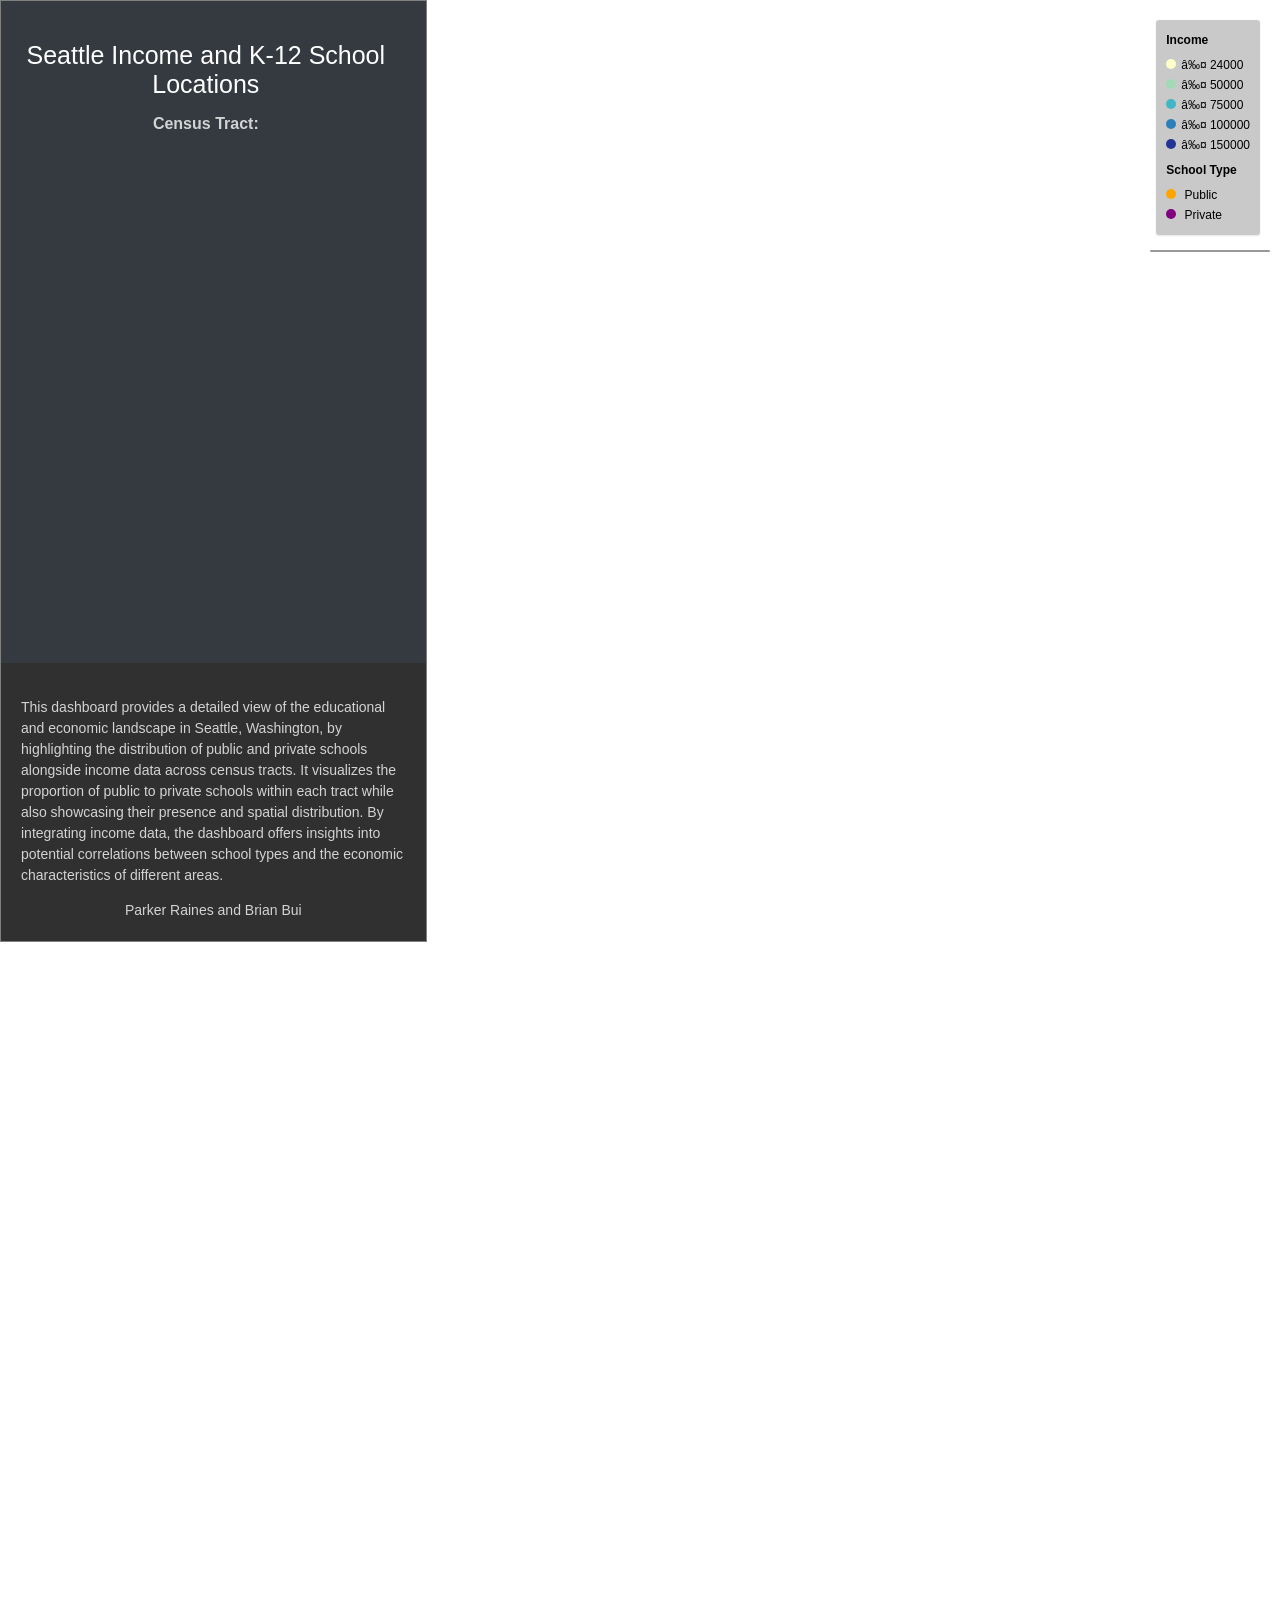
==== index.html @ bb298404 "Update and rename finalproj.html to index.html" ====
<!doctype html>
<html lang="en">
<head>
  <meta name="viewport" content="width=device-width, initial-scale=1.0">
  <link href="https://api.mapbox.com/mapbox-gl-js/v3.7.0/mapbox-gl.css" rel="stylesheet">
  <script src="https://api.mapbox.com/mapbox-gl-js/v3.7.0/mapbox-gl.js"></script>
  <script src="http://d3js.org/d3.v5.min.js" charset="utf-8"></script>
  <link rel="stylesheet" href="Dashboard.css">
</head>
<body>

  <!-- sidebar -->
  <div id="info">
   <div id="title">
    Seattle Income and K-12 School Locations
   </div>
    <div id="count" class="card">
     <h3 id="desc"> Census Tract:</h3>
     <h3 id="county-count"> </h3>
    </div>
    <div id="pie-chart"></div>
    <div id="footer">
      <p>This dashboard provides a detailed view of the educational and economic landscape in Seattle, Washington, by highlighting
         the distribution of public and private schools alongside income data across census tracts. It visualizes the proportion of 
         public to private schools within each tract while also showcasing their presence and spatial distribution. By integrating 
         income data, the dashboard offers insights into potential correlations between school types and the economic characteristics
         of different areas.
      </p>
      <p id='author'> Parker Raines and Brian Bui</p>
    </div>
  </div>

  <!-- mainwindow -->
  <div id='map'></div>
  <div class="legend" id="pop-legend">
      <h4>Income</h4>
      <div><span style="background-color: #ffffcc"></span>≤ 24000</div>
      <div><span style="background-color: #a1dab4"></span>≤ 50000</div>
      <div><span style="background-color: #41b6c4"></span>≤ 75000</div>
      <div><span style="background-color: #2c7fb8"></span>≤ 100000</div>
      <div><span style="background-color: #253494"></span>≤ 150000</div>
      <h4 style="margin-top: 5px;"> School Type</h4>
      <div><span style="background-color: orange"></span> Public</div>
      <div><span style="background-color: purple"></span> Private</div>
  </div>

  <nav id="menu"></nav>
  <div id="map"></div>
 
  <script>
  
   //Main map comes here.       

    mapboxgl.accessToken = 'pk.eyJ1IjoibWFwdXNlcjAzIiwiYSI6ImNtMHpzYTFiZzAyd2cyanBrYWhpYXZsZ3gifQ.paRv0YlSRjmXUZKSMTjGEA';
        const mymap = new mapboxgl.Map({
            container: 'map',
            style: 'mapbox://styles/mapbox/dark-v11',
            projection: 'mercator',
            center: [-122.32070, 47.61360],
            zoom:10.79
        });

    function updatePieChart(numPublic, numPrivate, schoolsTotal) {
        console.log('Updating pie chart with:', numPublic, numPrivate, schoolsTotal);
        const data = schoolsTotal
            ? [{label: 'Public', value: numPublic}, {label: 'Private', value: numPrivate}]
            : [{label: 'No Data', value: 1}]; // Placeholder data if no schools

        const colors = schoolsTotal
            ? ['#ffaf0f', '#cf10e0']
            : ['#cccccc']; 
            
        // Clear previous chart
        d3.select('#pie-chart').select('svg').remove();

        // Create SVG and group elements
        const svg = d3.select('#pie-chart')
            .append('svg')
            .attr('width', 300)
            .attr('height', 300);

        const radius = Math.min(300, 300) / 2;
        const g = svg.append('g').attr('transform', `translate(${radius},${radius})`);

        // Define pie and arc generators
        const pie = d3.pie().value(d => d.value);
        const arc = d3.arc().innerRadius(0).outerRadius(radius);

        // Draw arcs
        const arcs = g.selectAll('path')
            .data(pie(data))
            .enter()
            .append('path')
            .attr('d', arc)
            .attr('fill', (d, i) => colors[i]);

        // Add labels
        g.selectAll('text')
            .data(pie(data))
            .enter()
            .append('text')
            .attr('transform', d => `translate(${arc.centroid(d)})`)
            .attr('text-anchor', 'middle')
            .style('font-size', '15px')
            .style('fill', schoolsTotal ? '#000' : '#666') 
            .text(d => `${d.data.label}: ${d.data.value}`);
    }


        mymap.on('load', () => {
            mymap.addSource('income', {
                    type: 'geojson',
                    data: 'census_tracts_income_schools.geojson'

                    });  

            mymap.addSource('publicschools', {
                type: 'geojson',
                data: 'Public_Schools_Seattle.geojson'
            });


            mymap.addSource('privateschools', {
                type: 'geojson',
                data: 'data/Private_Schools_Seattle.geojson'
            });


            mymap.addLayer( {
                    id: 'income-layer',
                    type: 'fill',
                    source: 'income',
                    layout: {
                        'visibility': 'visible'
                    },
                    paint: {
                    'fill-color':['interpolate',['linear'],['get', 'B19301_per_capita_income_5YALL_B19301_001'],
                                    24000, '#ffffcc',
                                    50000, '#a1dab4',
                                    75000, '#41b6c4',
                                    100000, '#2c7fb8',
                                    150000, '#253494'],
                    'fill-outline-color':'lightgrey'    
                        }
                    }); 

            mymap.addLayer( {
                id: 'public-schools-layer',
                type: 'circle',
                source: 'publicschools',
                layout: {
                        'visibility': 'visible'
                    },
                paint: {
                        'circle-radius': 6,
                        'circle-color': "#ffaf0f",
                        'circle-stroke-width': 1,
                        'circle-stroke-color': 'white',
                        'circle-stroke-opacity': 0.6,
                        'circle-opacity': 0.9
                    }
            });

            mymap.addLayer( {
                id: 'private-schools-layer',
                type: 'circle',
                source: 'privateschools',
                layout: {
                        'visibility': 'visible'
                    },
                paint: {
                        'circle-radius': 6,
                        'circle-color': "#cf10e0",
                        'circle-stroke-width': 1,
                        'circle-stroke-color': 'white',
                        'circle-stroke-opacity': 0.6,
                        'circle-opacity': 0.9
                    }
            });  
        });  

    // Add click event for public schools
    mymap.on('click', 'public-schools-layer', (event) => {
        const features = event.features;
        if (!features || !features.length) return;

        const properties = features[0].properties;

        // Create a popup and set its content
        new mapboxgl.Popup()
            .setLngLat(event.lngLat)
            .setHTML(`
                <h3 class="popup">Public School</h3>
                <p class="popup"><strong>Name:</strong> ${properties.school_name || 'N/A'}</p>
                <p class="popup"><strong>Address:</strong> ${properties.address || 'N/A'}</p>
                <p class="popup"><strong>Grades:</strong> ${properties.grades || 'N/A'}</p>
            `)
            .addTo(mymap);
    });   
    
    mymap.on('click', 'private-schools-layer', (event) => {
    const features = event.features;
    if (!features || !features.length) return;

    const properties = features[0].properties;

    // Create a popup and set its content
    new mapboxgl.Popup()
        .setLngLat(event.lngLat)
        .setHTML(`
            <h3 class="popup">Private School</h3>
            <p class="popup"><strong>Name:</strong> ${properties.NAME || 'N/A'}</p>
            <p class="popup"><strong>Address:</strong> ${properties.SCHOOL_STREET_ADDRESS || 'N/A'}</p>
            <p class="popup"><strong>Profit/Nonprofit:</strong> ${properties.FOR_PROFIT_OR_NON_PROFIT || 'N/A'}</p>
        `)
        .addTo(mymap);
    });

    mymap.on('mouseenter', 'public-schools-layer', () => {
    mymap.getCanvas().style.cursor = 'pointer';
    });
    mymap.on('mouseenter', 'private-schools-layer', () => {
        mymap.getCanvas().style.cursor = 'pointer';
    });

    // Reset cursor when not hovering over points
    mymap.on('mouseleave', 'public-schools-layer', () => {
        mymap.getCanvas().style.cursor = '';
    });
    mymap.on('mouseleave', 'private-schools-layer', () => {
        mymap.getCanvas().style.cursor = '';
    });

   // change info window on hover
   mymap.on('mousemove', (event) => {
          //identify the layer with mouse event
          const incomedata = mymap.queryRenderedFeatures(event.point, {
                layers: ['income-layer']
              });
          const per_capita_income = incomedata[0].properties.B19301_per_capita_income_5YALL_B19301_001;
          const num_public = incomedata[0].properties.NUM_SCHOOLS_PUBLIC
          const num_private = incomedata[0].properties.NUM_SCHOOLS_PRIVATE
          const schools_total = incomedata[0].properties.NUM_SCHOOLS_PUBLIC + incomedata[0].properties.NUM_SCHOOLS_PRIVATE

          //Construct HTML DOM to diplay county name at <div id = 'desc'>
            document.getElementById('desc').innerHTML = incomedata.length
                ? `<h3>${incomedata[0].properties.GEN_ALIAS}, ${incomedata[0].properties.NAME} </h3>`
                : `<h3>Hover over a census tract</h3>`;


          //Construct HTML DOM to display population at <div id='county-count>'  
            document.getElementById('county-count').innerHTML = incomedata.length
                ? `<h3 class="dataline1 label">⠀Income Per Capita: </h3> <h3 class="dataline1 data"> ${per_capita_income}</h3>
                    <h3 class="dataline2 label">⠀Total Schools in Tract: </h3> <h3 class="dataline2 data"> ${num_public + num_private}</h3>
                    <h3 class="dataline1 label">⠀Public Schools in Tract: </h3> <h3 class="dataline1 data"> ${num_public}</h3>
                    <h3 class="dataline2 label">⠀Private Schools in Tract: </h3> <h3 class="dataline2 data"> ${num_private}</h3>
                    <h3 class="dataline1 label">⠀Percent Public Schools: </h3> <h3 class="dataline1 data"> ${schools_total ? ((num_public / schools_total) * 100).toFixed(0) : '0'}%`
                : `<h3 class="dataline1 label">⠀Income Per Capita: </h3> <h3 class="dataline1 data"> </h3>
                    <h3 class="dataline2 label">⠀Total Schools in Tract: </h3> <h3 class="dataline2 data"> </h3>
                    <h3 class="dataline1 label">⠀Public Schools in Tract: </h3> <h3 class="dataline1 data"> </h3>
                    <h3 class="dataline2 label">⠀Private Schools in Tract: </h3> <h3 class="dataline2 data"> </h3>
                    <h3 class="dataline1 label">⠀Public to Private Ratio: </h3> <h3 class="dataline1 data"> </h3>`;
            
            if (incomedata.length) {
              const publicSchools = incomedata[0].properties.NUM_SCHOOLS_PUBLIC || 0;
              const privateSchools = incomedata[0].properties.NUM_SCHOOLS_PRIVATE || 0;
              const schoolsTotal = publicSchools + privateSchools;
              updatePieChart(publicSchools, privateSchools, schoolsTotal);
                } else {
                    updatePieChart(0, 0, 0); 
                }
          });


        mymap.on('idle', () => {
    console.log("Map is idle, checking layers and setting up toggles.");

    // Ensure layers are loaded
    if (!mymap.getLayer('income-layer') || !mymap.getLayer('public-schools-layer') || !mymap.getLayer('private-schools-layer')) {
        console.error("One or more required layers are missing.");
        return;
    }

    // Enumerate IDs of the layers
    const toggleableLayerIds = ['income-layer', 'public-schools-layer', 'private-schools-layer'];

    // Set up toggle buttons
    for (const id of toggleableLayerIds) {
        if (document.getElementById(id)) {
            console.log(`Link for layer ${id} already exists.`);
            continue; // Skip if link already exists
        }

        const link = document.createElement('a');
        link.id = id;
        link.href = '#';
        link.textContent = id;
        link.className = 'active';

        // Toggle visibility on click
        link.onclick = function (e) {
            e.preventDefault();
            e.stopPropagation();

            const visibility = mymap.getLayoutProperty(id, 'visibility');
            if (visibility === 'visible') {
                mymap.setLayoutProperty(id, 'visibility', 'none');
                this.className = '';
            } else {
                mymap.setLayoutProperty(id, 'visibility', 'visible');
                this.className = 'active';
            }
        };

        const layersMenu = document.getElementById('menu');
        if (!layersMenu) {
            console.error("Menu element with ID 'menu' not found.");
            return;
        }

        layersMenu.appendChild(link);
        console.log(`Link added for layer: ${id}`);
    }
});
  </script>
</body>
</html>
---- Dashboard.css ----
* {
  box-sizing: border-box;
  }
  html, body {
    width: 100vw;
    height: 100%;
    margin: 0;
    float: left;
    font-family: 'Segoe UI', sans-serif;
  }
  #map {
    width: 66.66%;
    height: 100vh;
    right: 0;
    float: right;  
    padding: 40px 15px 900px 15px;
    font-family: 'Titillium Web', serif;
  }
  #info {
    height: 100vh;
    z-index: 1000;
    position: absolute;
    width: 33.33%;
    top: 0;
    bottom: 0;
    left: 0;
    padding: 40px 15px 900px 0px;
    background: #343a40;
    color: white;
    border: 1px solid grey;
  }
  
  @media only screen and (max-width: 1026px) {
  #info, {
    visibility: hidden !important;
  }
  }
  
  #info a {
  color: lightgray;
  }
  
  #info a:hover {
  color: white;
  opacity: 0.3;
  }
  
  #info h4 i {
  font-size: 1.25e;
  padding-right: 10px
  }
  
  #title {
  font-size: 25px;
  font-family: 'Oswald', sans-serif;
  position: relative;
  max-width: fit-content;
  text-align: center;
  margin-inline: auto;
  }
  
  /* social media icons */
  #title span {
  font-size: 14px;
  float: right;
  margin-right: 10px;
  }
  
  #placename {
  font-size: 40px;
  font-family: 'Oswald', sans-serif;
  }
  
  /* card decks */
  #desc {
  text-align: center;
  color: lightgray;
  font-size: medium;
  font-weight: bold;
  }
  
  #county-count {
  width: 100%;
  text-align: left;
  position: absolute;
  color: rgb(150, 214, 137);
  font-size: medium;
  }
  
  #footer {
  background-color: #303030;
  position: absolute;
  bottom: 0%;
  left: 0px;
  padding: 20px;
  font-size: 14px;
  line-height: 150%;
  color: lightgray;
  }
  
  .dataline1{
    margin-top: 1px;
    margin-bottom: 1px;
    margin-block-end: 0px;
    margin-block-start: 0px;
    background-color: #4c565f;
  }
  
  
  
  .dataline2 {
    margin-top: 1px;
    margin-bottom: 1px;
    margin-block-end: 0px;
    margin-block-start: 0px;
    background-color: #343a40;
  }
  
  .label {
    float: left;
    width: 50%;
    height: 25px;
  }
  
  .data{
    float: right;
    width: 50%;
    height: 25px;
    font-weight: normal;
  }
  
  .line {
      fill: none;
      stroke-width: 3;
  }
  
  h2.year {
    margin: 10px 0px 0px 0px;
    font-size: 1.3em;
    font-weight: 700;
    color: lightgray;
  }
  .legend {
    background-color: #c9c9c9;
    border-radius: 3px;
    top: 20px;
    box-shadow: 0 1px 2px rgba(0, 0, 0, 0.1);
    font:
        12px/20px 'Helvetica Neue',
        Arial,
        Helvetica,
        sans-serif;
    padding: 10px;
    position: fixed;
    right: 20px;
    z-index: 1;
  }
  
  .legend h4 {
    margin: 0 0 5px;
  }
  
  .legend div span {
    border-radius: 50%;
    display: inline-block;
    height: 10px;
    margin-right: 5px;
    width: 10px;
  }
  
  .tooltip {
    position: absolute;
    top: 0;
    height: 100px;
    margin-top: 20px;
    width: 250px;
    bottom: 0;
    right: 0;
    background: #fff;
    margin-right: 20px;
    font-family: Arial, sans-serif;
    overflow: auto;
    border-radius: 3px;
    z-index: 1;
  }
  
  #menu {
    background: #fff;
    position: fixed;
    z-index: 1;
    top: 250px;
    right: 10px;
    border-radius: 3px;
    width: 120px;
    border: 1px solid rgba(0, 0, 0, 0.4);
    font-family: 'Open Sans', sans-serif;
  }
  
  #menu a {
    font-size: 13px;
    color: #000000;
    display: block;
    margin: 0;
    padding: 0;
    padding: 5px;
    text-decoration: none;
    border-bottom: 1px solid rgba(0, 0, 0, 0.25);
    text-align: center;
  }
  
  #menu a:last-child {
    border: none;
  }
  
  #menu a:hover {
    background-color: #c4c4c4;
    color: #404040;
  }
  
  #menu a.active {
    background-color: #c9c9c9;
    color: #000000;
    font-weight: bold;
  }
  
  #menu a.active:hover {
    background: #c4c4c4;
  }
  
  #pie-chart{
    position: absolute;
    top: 335px; 
    width: 100%;
    display: flex;
    justify-content: center;
    font-family: 'Segoe UI', sans-serif;
    font-weight: 500;
  }
  
  #author{
    max-width: fit-content;
    margin-inline: auto;
    margin-bottom: 0px;
  }

  .popup{
    font-family: 'Segoe UI', sans-serif;
  }
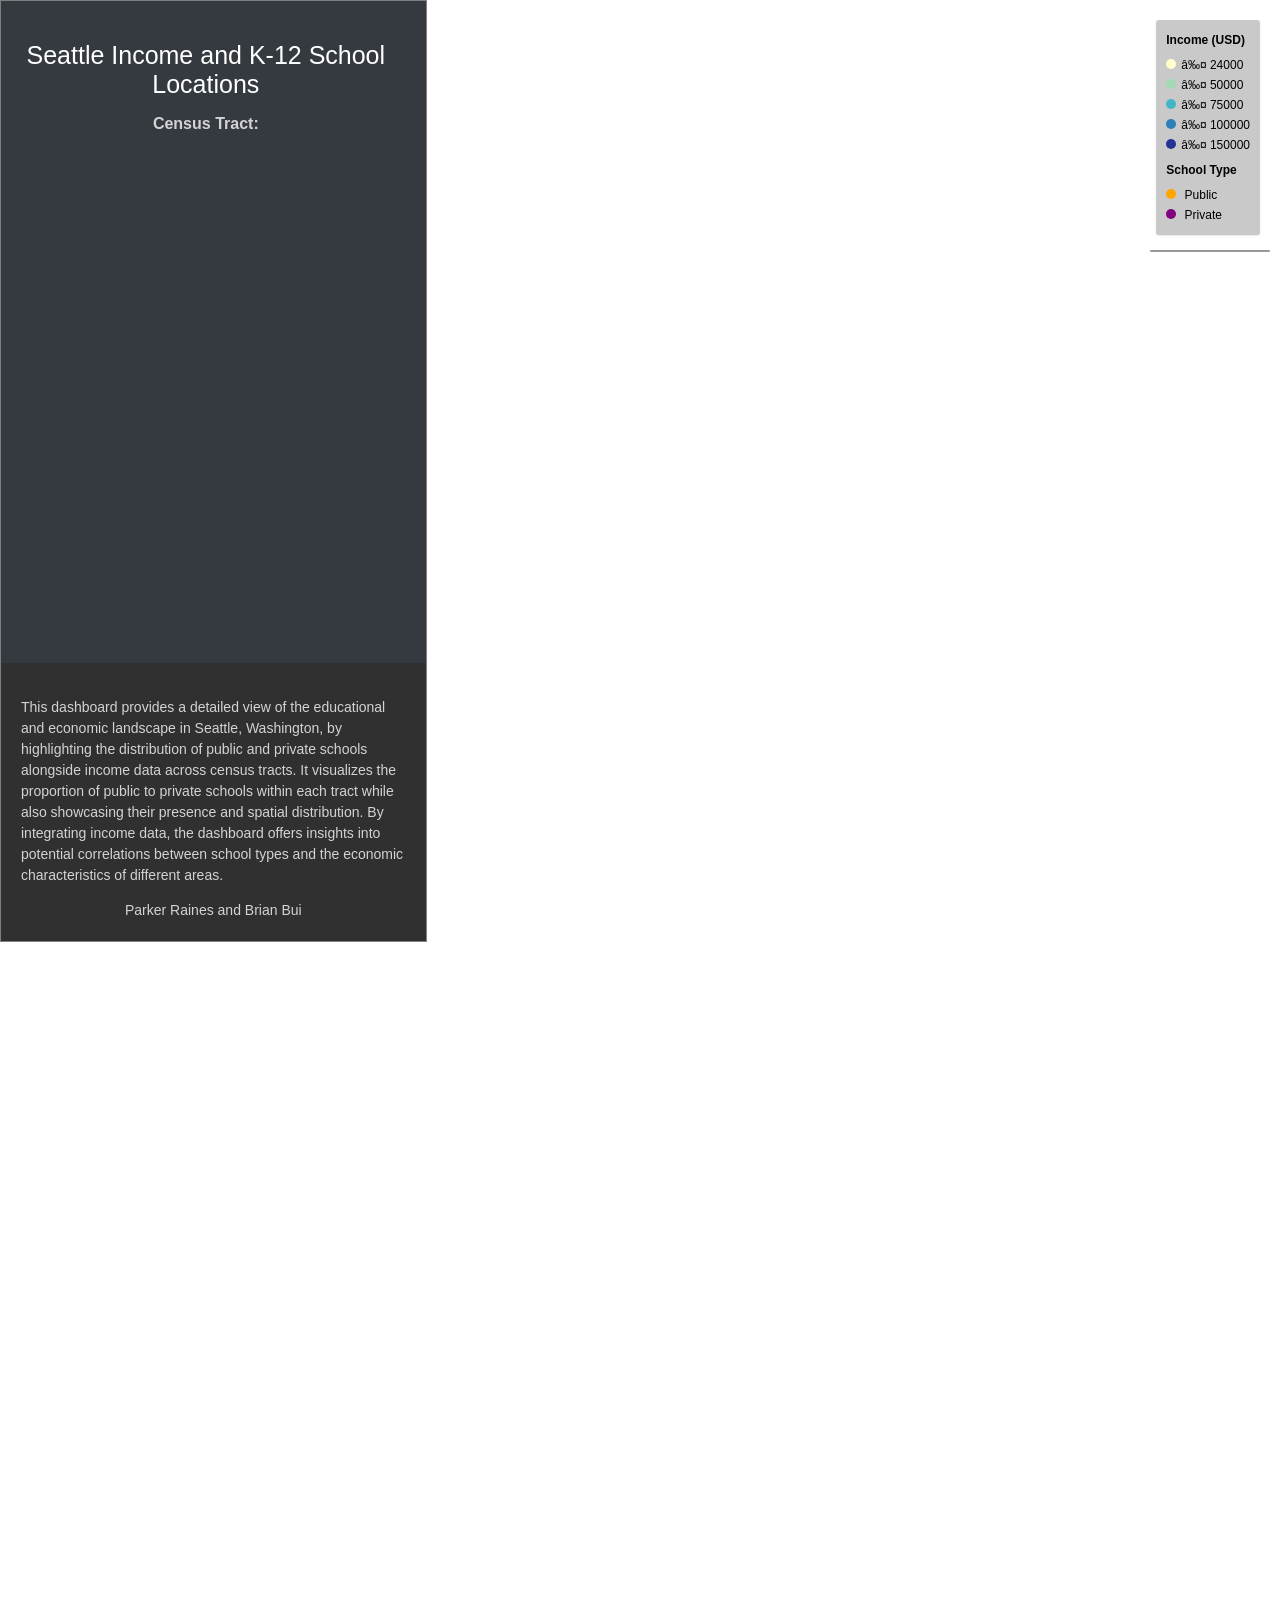
==== commit 8ae7efa1: "Update index.html usd to legend" ====
--- a/index.html
+++ b/index.html
@@ -4,7 +4,7 @@
   <meta name="viewport" content="width=device-width, initial-scale=1.0">
   <link href="https://api.mapbox.com/mapbox-gl-js/v3.7.0/mapbox-gl.css" rel="stylesheet">
   <script src="https://api.mapbox.com/mapbox-gl-js/v3.7.0/mapbox-gl.js"></script>
-  <script src="http://d3js.org/d3.v5.min.js" charset="utf-8"></script>
+  <script src="d3.v5.min.js" charset="utf-8"></script>
   <link rel="stylesheet" href="Dashboard.css">
 </head>
 <body>
@@ -33,7 +33,7 @@
   <!-- mainwindow -->
   <div id='map'></div>
   <div class="legend" id="pop-legend">
-      <h4>Income</h4>
+      <h4>Income (USD)</h4>
       <div><span style="background-color: #ffffcc"></span>≤ 24000</div>
       <div><span style="background-color: #a1dab4"></span>≤ 50000</div>
       <div><span style="background-color: #41b6c4"></span>≤ 75000</div>
@@ -122,7 +122,7 @@
 
             mymap.addSource('privateschools', {
                 type: 'geojson',
-                data: 'data/Private_Schools_Seattle.geojson'
+                data: 'Private_Schools_Seattle.geojson'
             });
 
 
